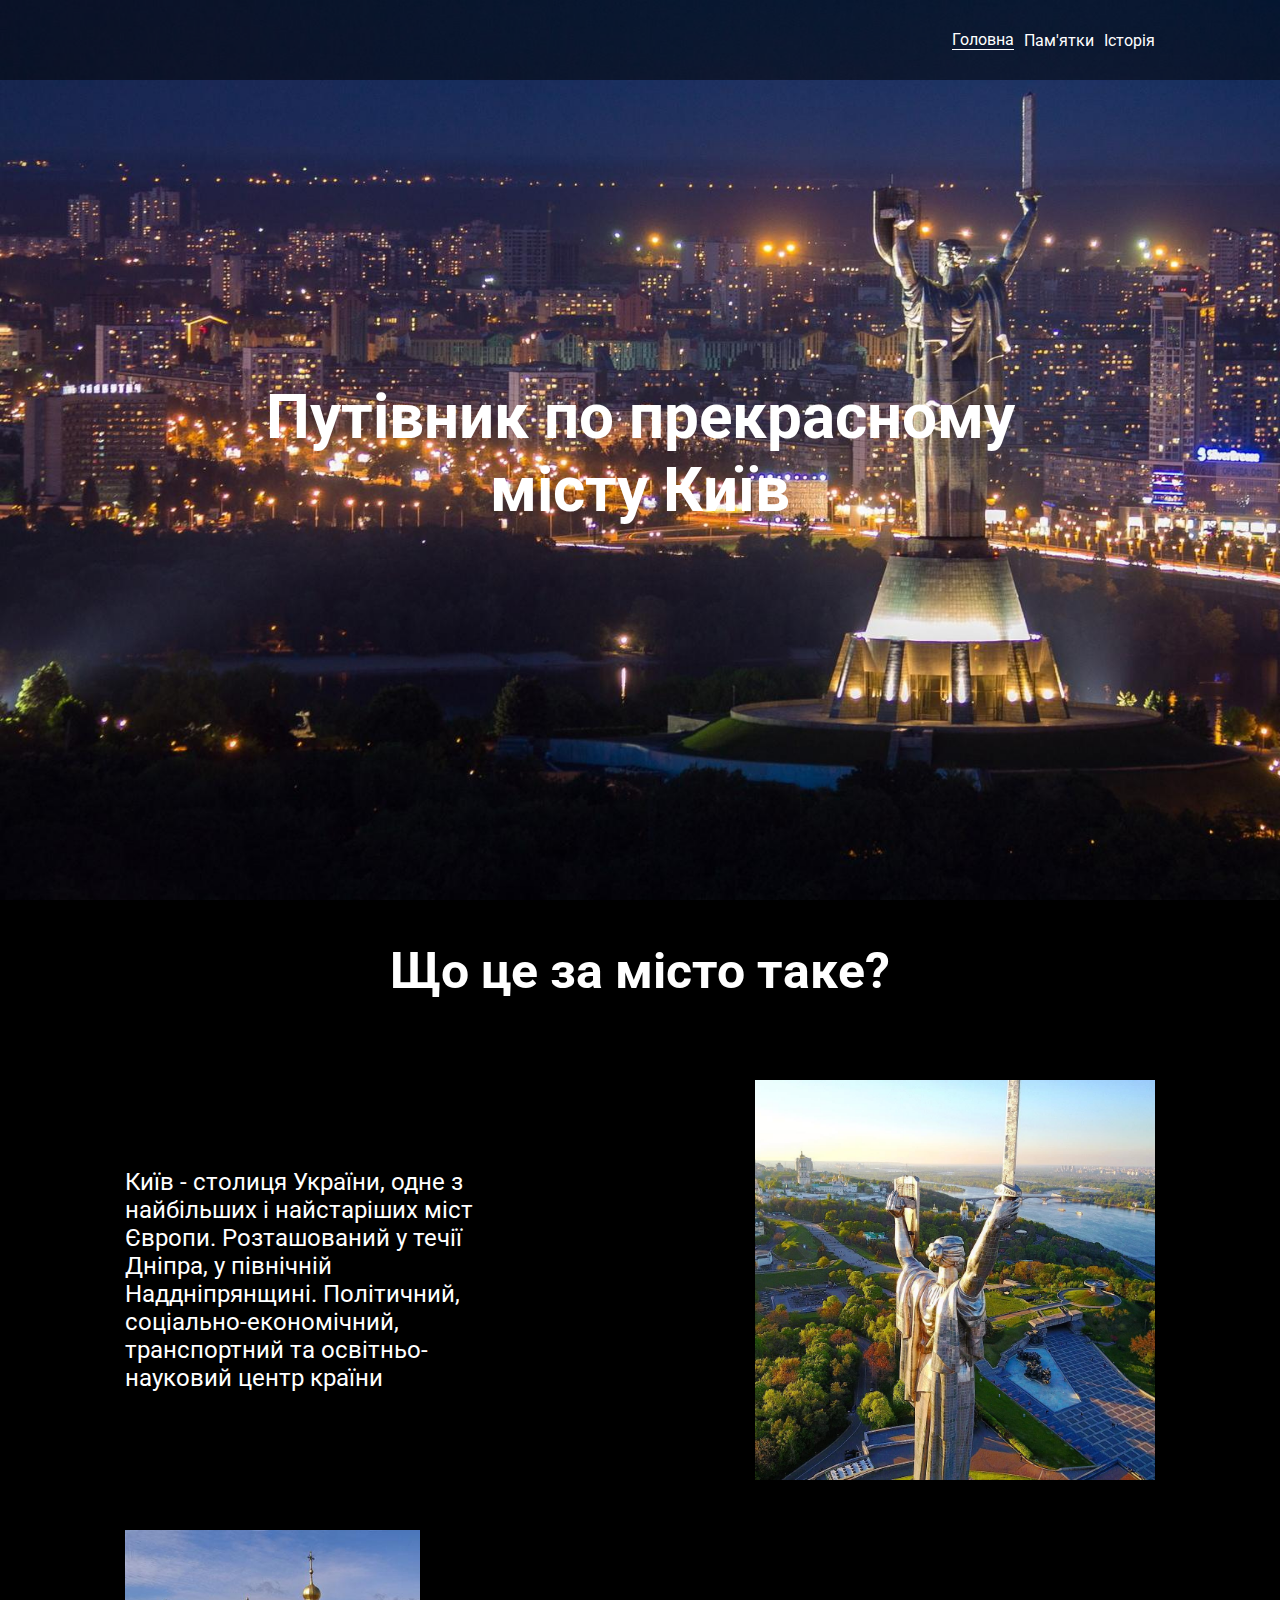
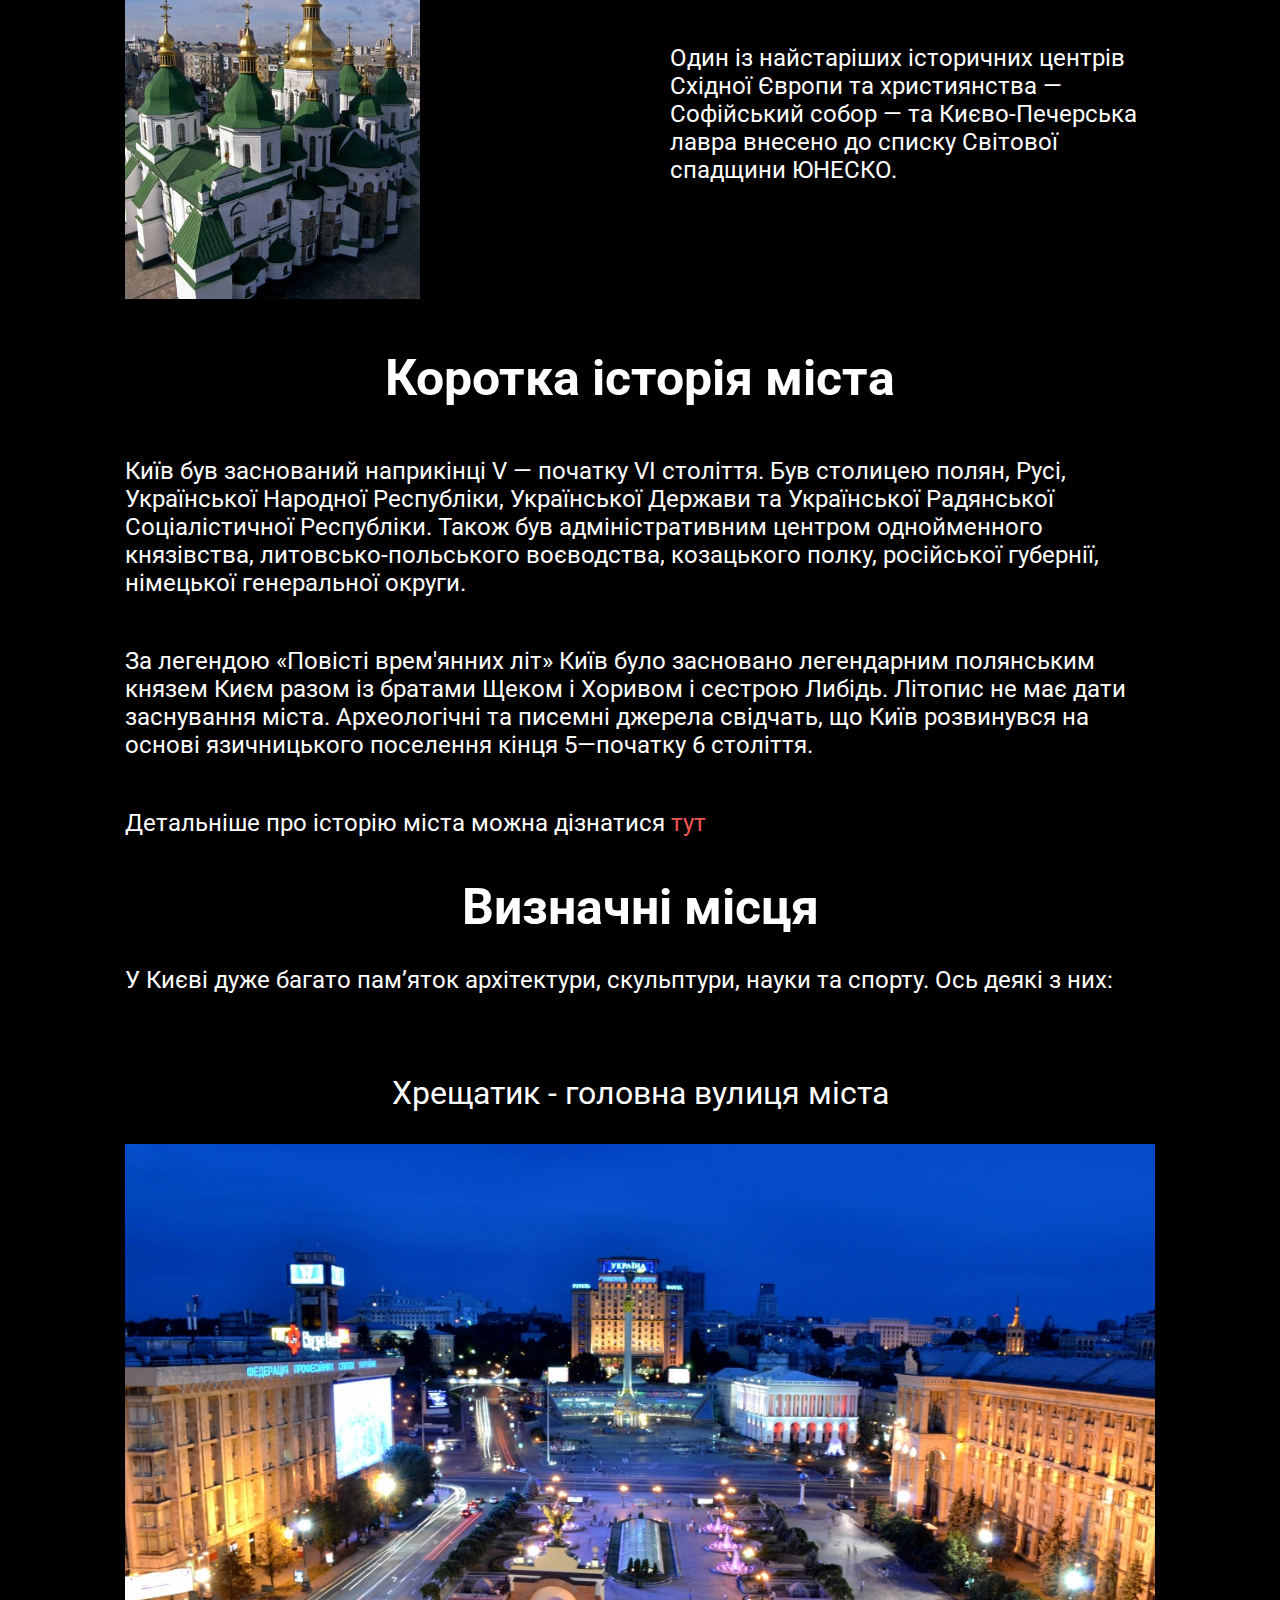
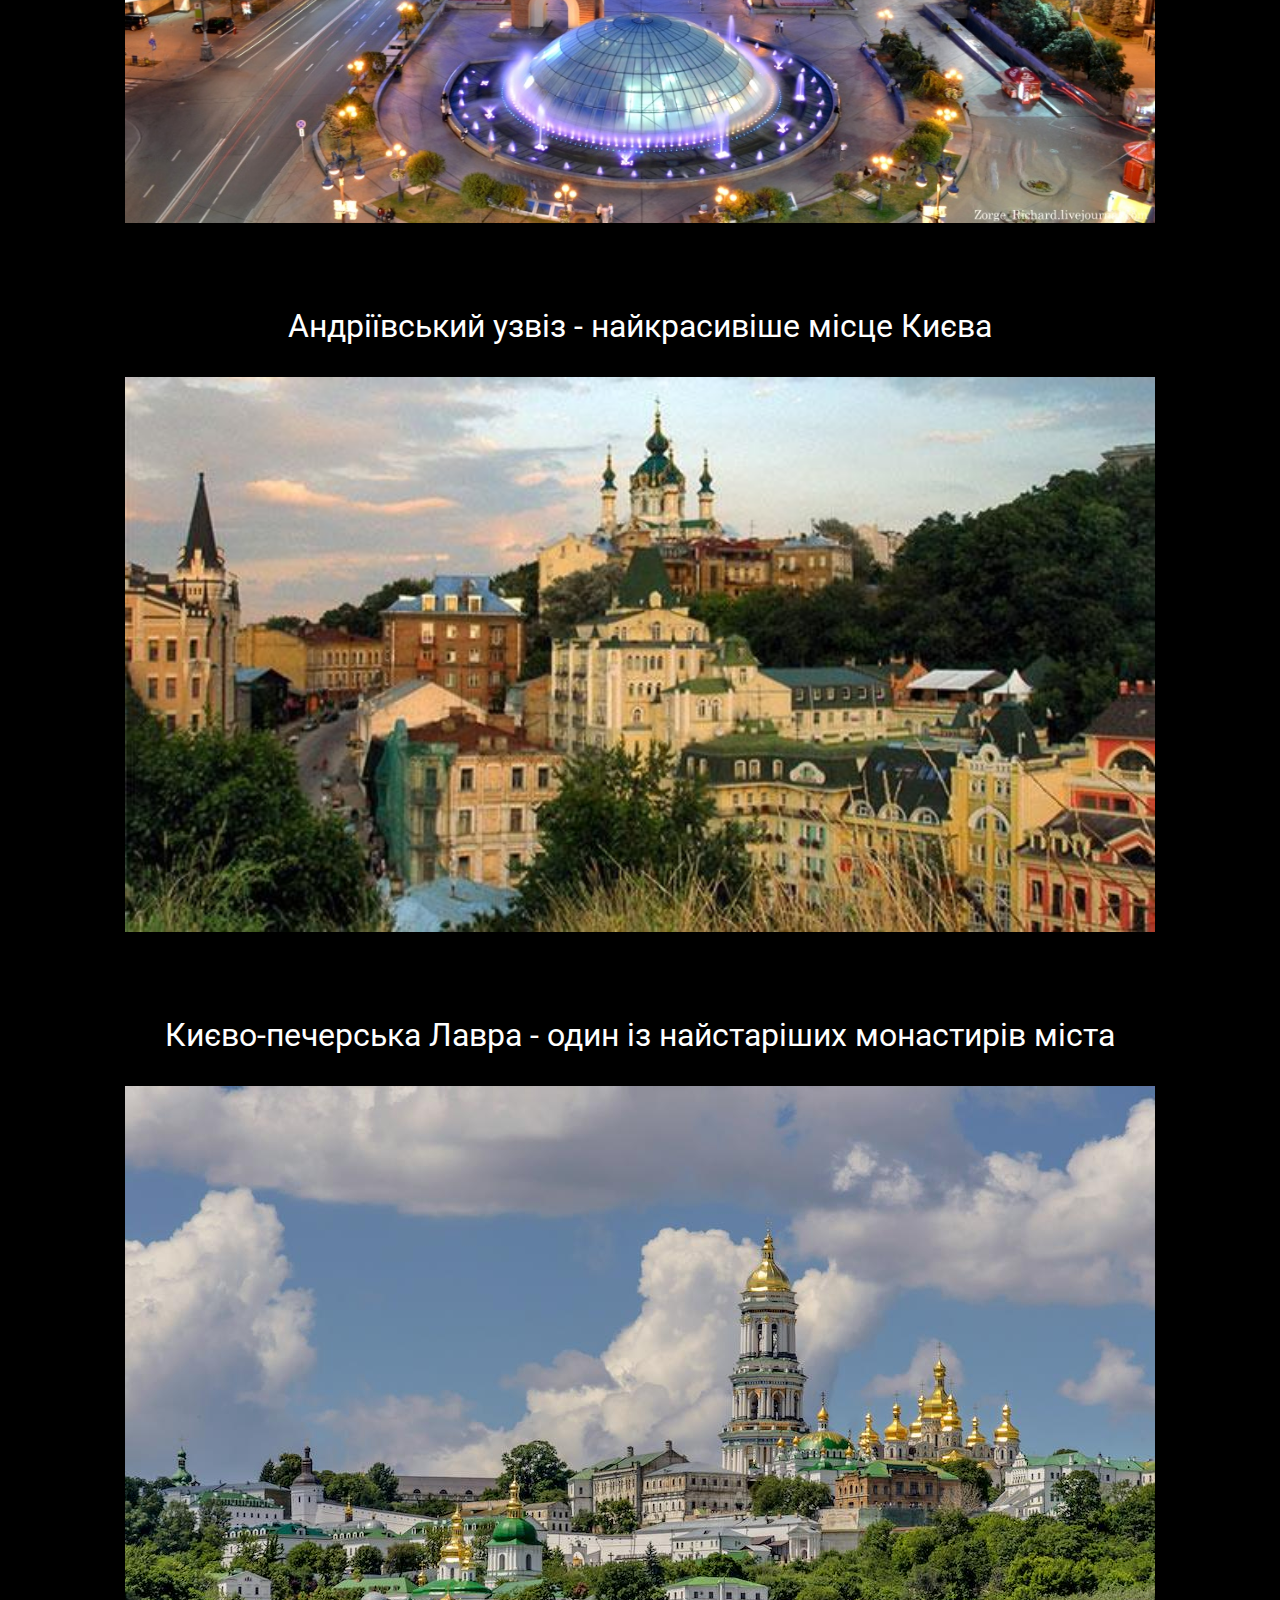
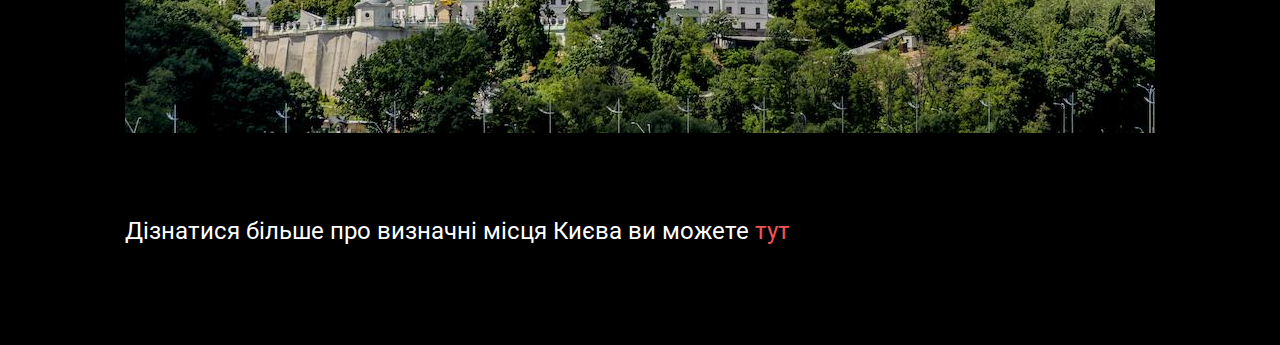
==== index.html @ fd84a1d3 "Merge conflict" ====
<!DOCTYPE html>
<html lang="ua">
<head>
  <meta charset="UTF-8">
  <meta name="viewport" content="width=device-width, initial-scale=1.0">
  <meta http-equiv="X-UA-Compatible" content="ie=edge">
  <title>Головна</title>
  <link href="https://fonts.googleapis.com/css?family=Roboto:400,700&display=swap&subset=cyrillic,cyrillic-ext" rel="stylesheet">
  <link rel="stylesheet" href="./css/style.css">
</head>
<body>
  <section class="first-screen">
    <header class="page-header">
      <nav class="main-nav">
        <ul class="main-nav__list">
          <li class="main-nav__item"><a class="main-nav__link main-nav__link--active">Головна</a></li>
          <li class="main-nav__item"><a href="./showplaces.html" class="main-nav__link">Пам'ятки</a></li>
          <li class="main-nav__item"><a href="/history.html" class="main-nav__link">Історія</a></li>
        </ul>
      </nav>
    </header>

    <section class="main">
      <h1 class="main-title">Путівник по прекрасному місту Київ</h1>
    </section>
  </section>

  <main class="page-content">
    <section class="summary">
      <h2 class="summary__title">Що це за місто таке?</h2>
      <div class="row">
        <p class="summary__content">Київ - столиця України, одне з найбільших і найстаріших міст Європи. Розташований у течії Дніпра, у північній Наддніпрянщині. Політичний, соціально-економічний, транспортний та освітньо-науковий центр країни</p>
        <img src="./img/index/summary-image1.jpg" width="400" height="400" alt="Батьківщина-Мати">
      </div>
      <div class="row">
        <p class="summary__content">Один із найстаріших історичних центрів Східної Європи та християнства — Софійський собор — та Києво-Печерська лавра внесено до списку Світової спадщини ЮНЕСКО.</p>
        <img src="./img/index/summary-image2.jpg" width="295" height="369" alt="Софіївський собор">
      </div>
    </section>

    <section class="short-history">
      <h2 class="short-history__title">Коротка історія міста</h2>
      <p class="short-history__content">Київ був заснований наприкінці V — початку VI століття. Був столицею полян, Русі, Української Народної Республіки, Української Держави та Української Радянської Соціалістичної Республіки. Також був адміністративним центром однойменного князівства, литовсько-польського воєводства, козацького полку, російської губернії, німецької генеральної округи.
        </p>
      <p class="short-history__content">За легендою «Повісті врем'янних літ» Київ було засновано легендарним полянським князем Києм разом із братами Щеком і Хоривом і сестрою Либідь. Літопис не має дати заснування міста. Археологічні та писемні джерела свідчать, що Київ розвинувся на основі язичницького поселення кінця 5—початку 6 століття.</p>
      <span class="short-history__more">
        Детальніше про історію міста можна дізнатися
        <a href="./history.html" class="short-history__link">тут</a>
      </span>
    </section>

    <section class="short-showplaces">
      <h2 class="showplaces__title">Визначні місця</h2>
      <span class="showplaces__promo">У Києві дуже багато пам’яток архітектури, скульптури, науки та спорту. Ось деякі з них:</span>
      <ul class="showplaces__list">
        <li class="showplaces__item">
          <h3 class="showplaces__item-title">Хрещатик - головна вулиця міста</h3>
          <img src="./img/index/hreschatyk.jpg" width="1030" height="679" alt="Хрещатик">
        </li>
        <li class="showplaces__item">
          <h3 class="showplaces__item-title">Андріївський узвіз - найкрасивіше місце Києва</h3>
          <img src="./img/index/uzviz.jpg" width="1030" height="555" alt="Андріївський узвіз">
        </li>
        <li class="showplaces__item">
          <h3 class="showplaces__item-title">Києво-печерська Лавра - один із найстаріших монастирів міста</h3>
          <img src="./img/index/lavra.jpg" width="1030" height="647" alt="Києво-печерська Лавра">
        </li>
      </ul>
      <span class="short-showplaces__more">
        Дізнатися більше про визначні місця Києва ви можете
        <a href="./showplaces.html" class="short-showplaces__link">тут</a>
      </span>
    </section>
  </main>
</body>
</html>
---- css/style.css ----
html {
  box-sizing: border-box;
}

*, *::before, *::after {
  box-sizing: inherit;
}

body {
  margin: 0;
  padding: 0;
  font-family: 'Roboto', 'Arial', sans-serif;
  color: #fff;
  background-color: #000;
}

.page-header {
  background-color: rgba(0, 0, 0, 0.5);
}

.main-nav {
  max-width: 1030px;
  margin: 0 auto;
}

.main-nav__list {
  margin: 0;
  padding: 0;
  list-style: none;

  display: flex;
  justify-content: flex-end;
  align-items: center;
  min-height: 80px;
}

.main-nav__item {
  margin-left: 10px;
}

.main-nav__link {
  display: block;
  color: inherit;
  text-decoration: none;
  transition: all 0.3s;
}

.main-nav__link--active {
  border-bottom: 1px solid #fff;
}

.main-nav__link[href]:hover {
  opacity: 0.7;
}

.main-nav__link[href]:active {
  opacity: 0.5;
}

.first-screen {
  min-height: 100vh;
  background-image: url('../img/index/first-screen-bg.jpg');
  background-size: cover;
}

.first-screen--history {
  background-image: url('../img/history/first-screen-bg.jpg');
}

.main {
  padding-top: 300px;
}

.main-title {
  margin: 0;
  padding: 0;

  max-width: 750px;
  margin: 0 auto;
  text-align: center;
  font-size: 62px;
}

.page-content {
  max-width: 1030px;
  margin: 0 auto;
  padding-bottom: 100px;
}

.summary__title {
  margin-bottom: 80px;
  font-size: 50px;
  text-align: center;
}

.summary__content {
  padding-right: 250px;
  font-size: 24px;
}

.row {
  display: flex;
  justify-content: space-between;
  align-items: center;
  margin-bottom: 50px;
}

.row:nth-of-type(even) {
  flex-direction: row-reverse;
}

.row:nth-of-type(even) .summary__content {
  padding-right: 0;
  padding-left: 250px;
}

.short-history__title {
  margin-bottom: 50px;
  font-size: 50px;
  text-align: center;
}

.short-history__content {
  font-size: 24px;
  margin-bottom: 50px;
}

.short-history__more {
  font-size: 24px;
}

.short-history__link {
  color: #F05454;
  text-decoration: none;
  transition: all 0.3s;
}

.short-history__link:hover {
  opacity: 0.7;
}

.short-history__link:active {
  opacity: 0.5;
}

.showplaces__title {
  margin-bottom: 30px;
  font-size: 50px;
  text-align: center;
}

.showplaces__item {
  margin-bottom: 80px;
}

.showplaces__promo {
  display: block;
  margin-bottom: 80px;
  font-size: 24px;
}

.showplaces__list {
  margin: 0;
  padding: 0;
  list-style: none;
}

.showplaces__item-title {
  font-size: 32px;
  text-align: center;
  font-weight: normal;
}

.short-showplaces__more {
  font-size: 24px;
}

.short-showplaces__link {
  color: #F05454;
  text-decoration: none;
  transition: all 0.3s;
}

.short-showplaces__link:hover {
  opacity: 0.7;
}

.short-showplaces__link:active {
  opacity: 0.5;
}

.history {
  max-width: 1030px;
  margin: 0 auto;
}

.history__title {
  margin-top: 70px;
  margin-bottom: 50px;
  font-size: 50px;
  text-align: center;
}

.history__paragraph {
  font-size: 24px;
  line-height: auto;
  margin-bottom: 40px;
}
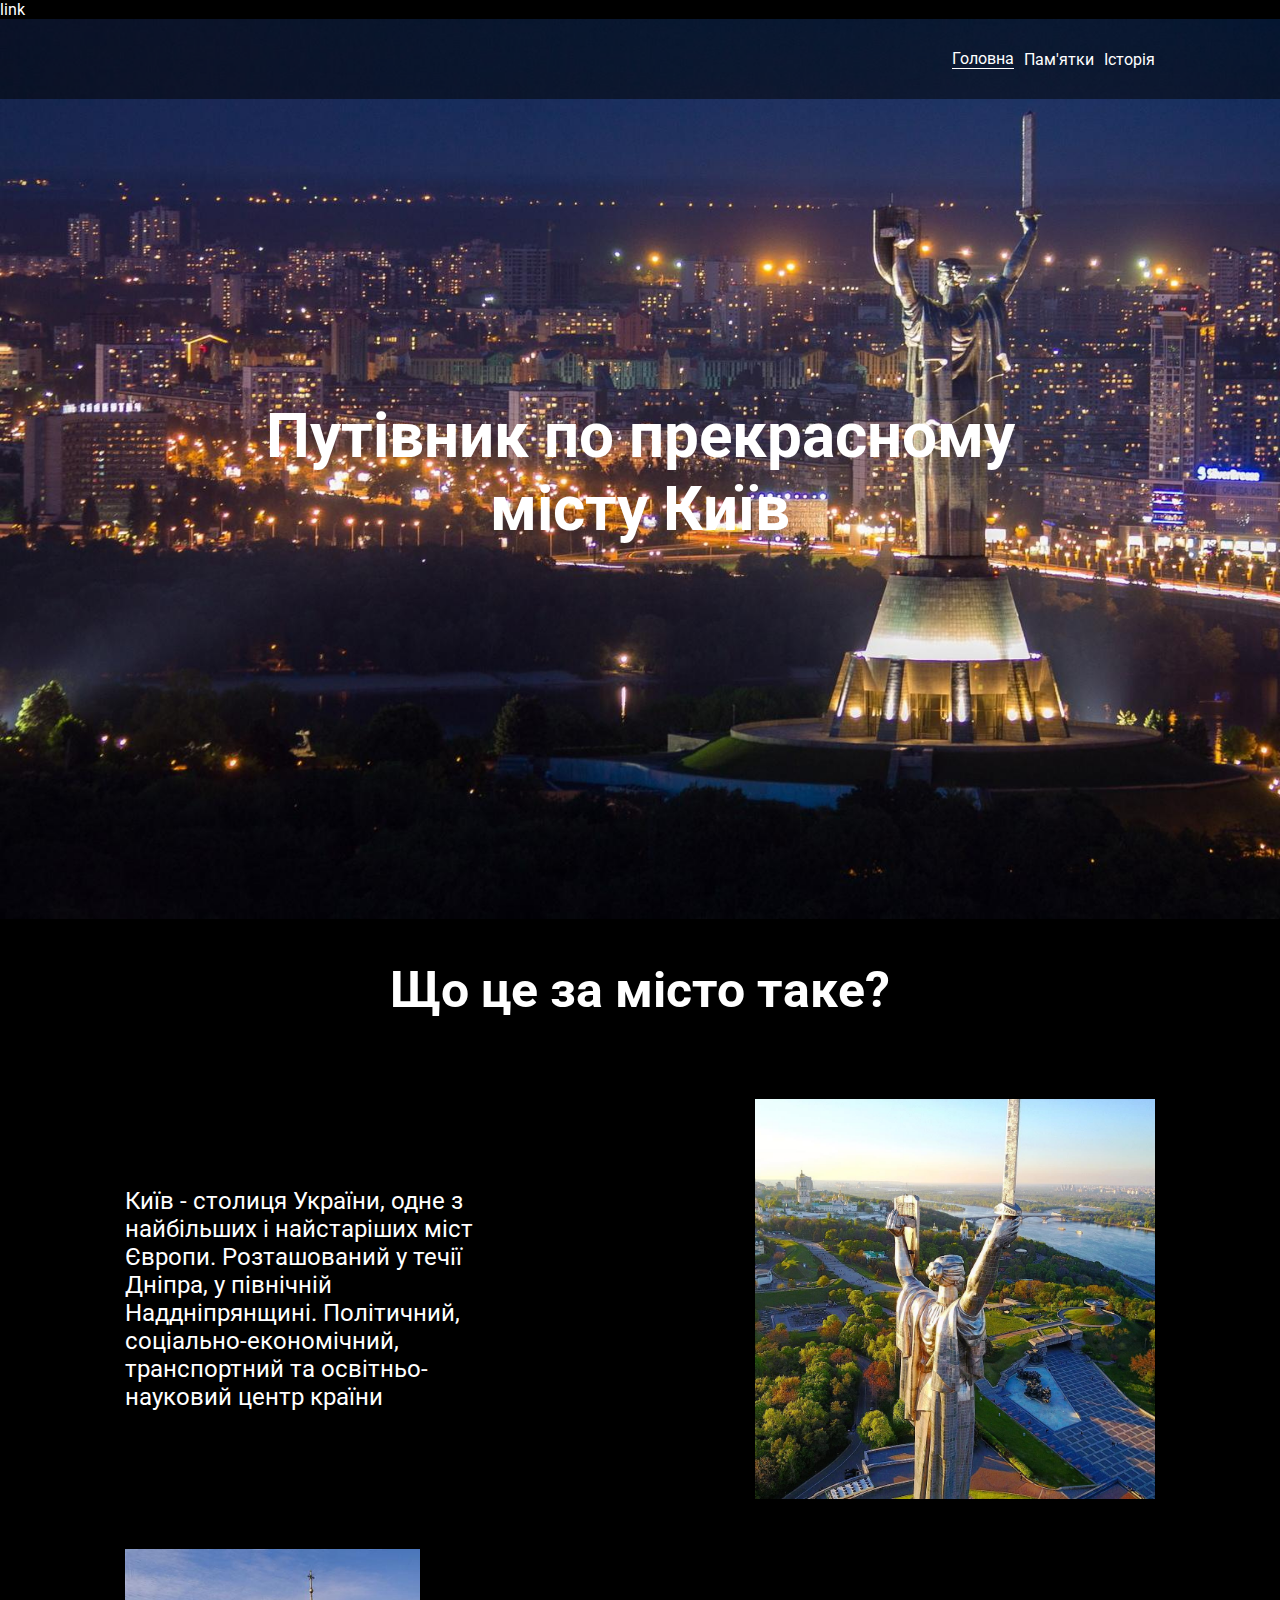
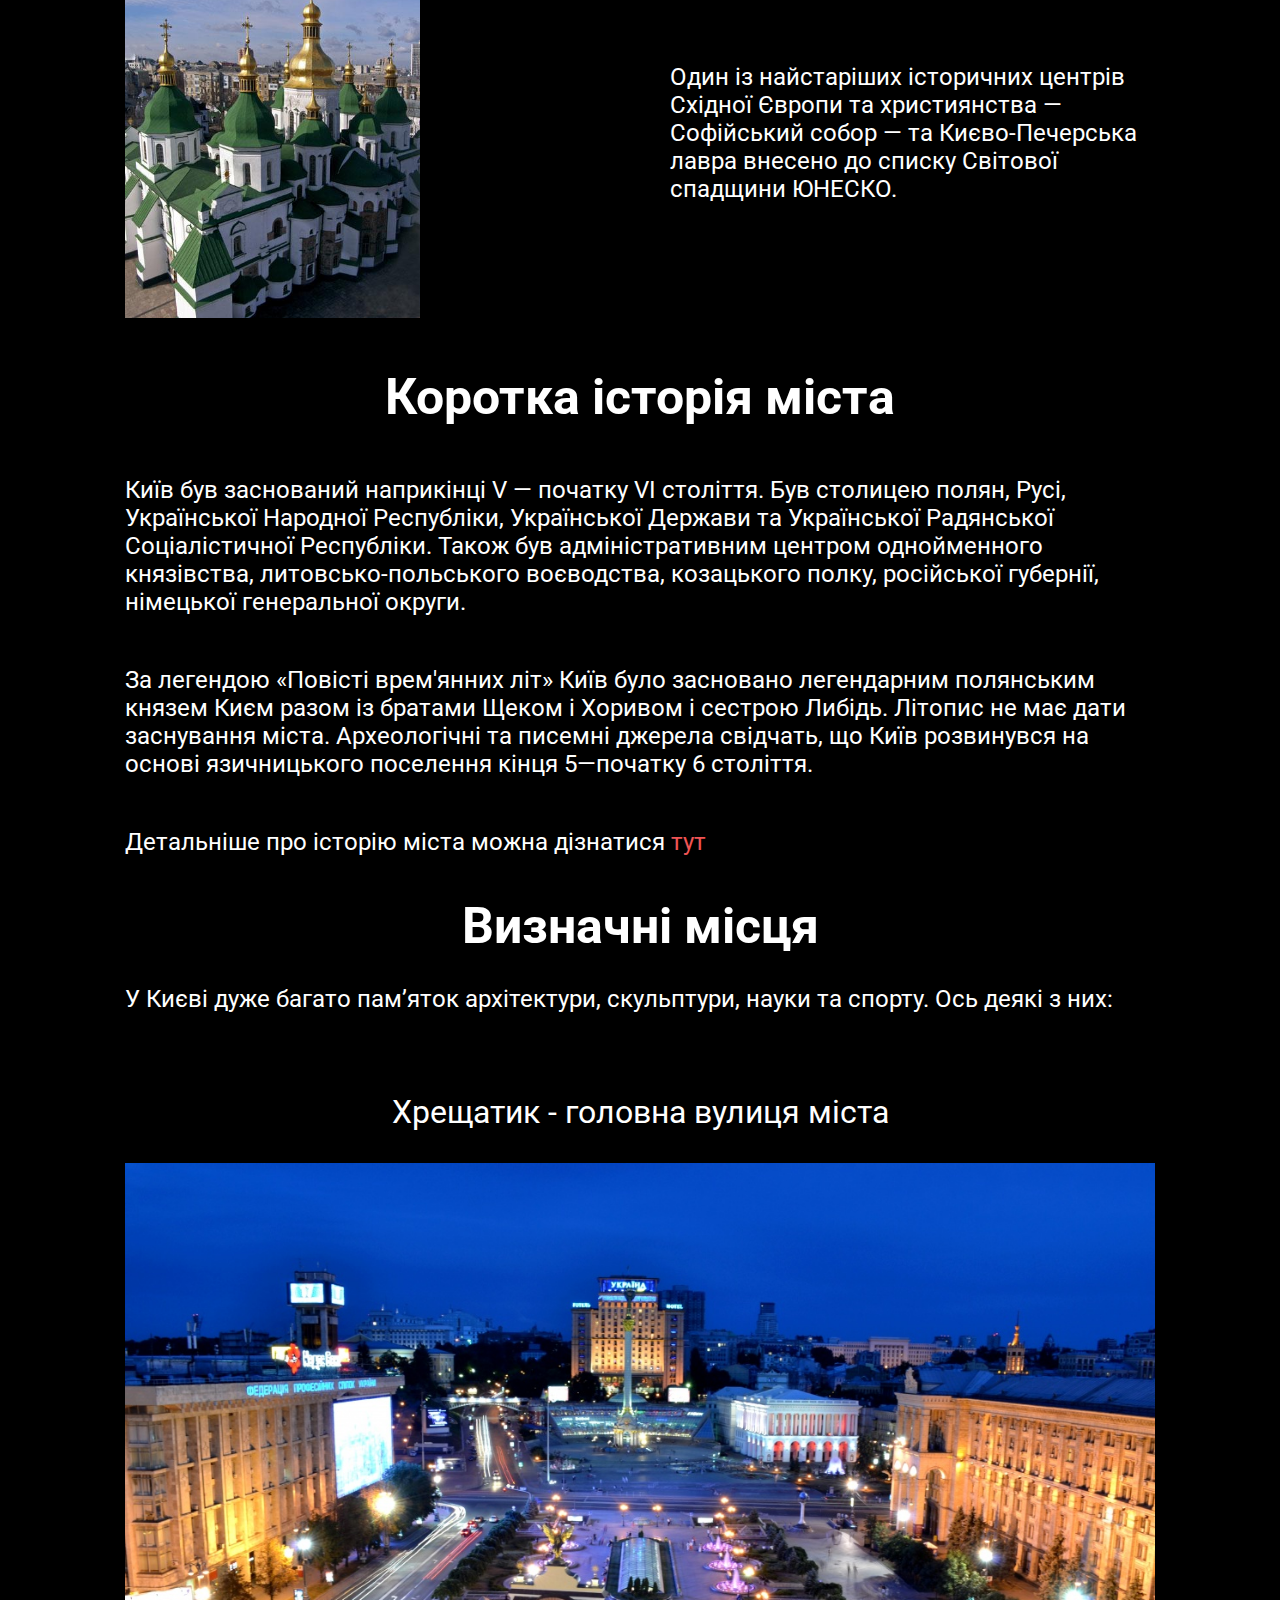
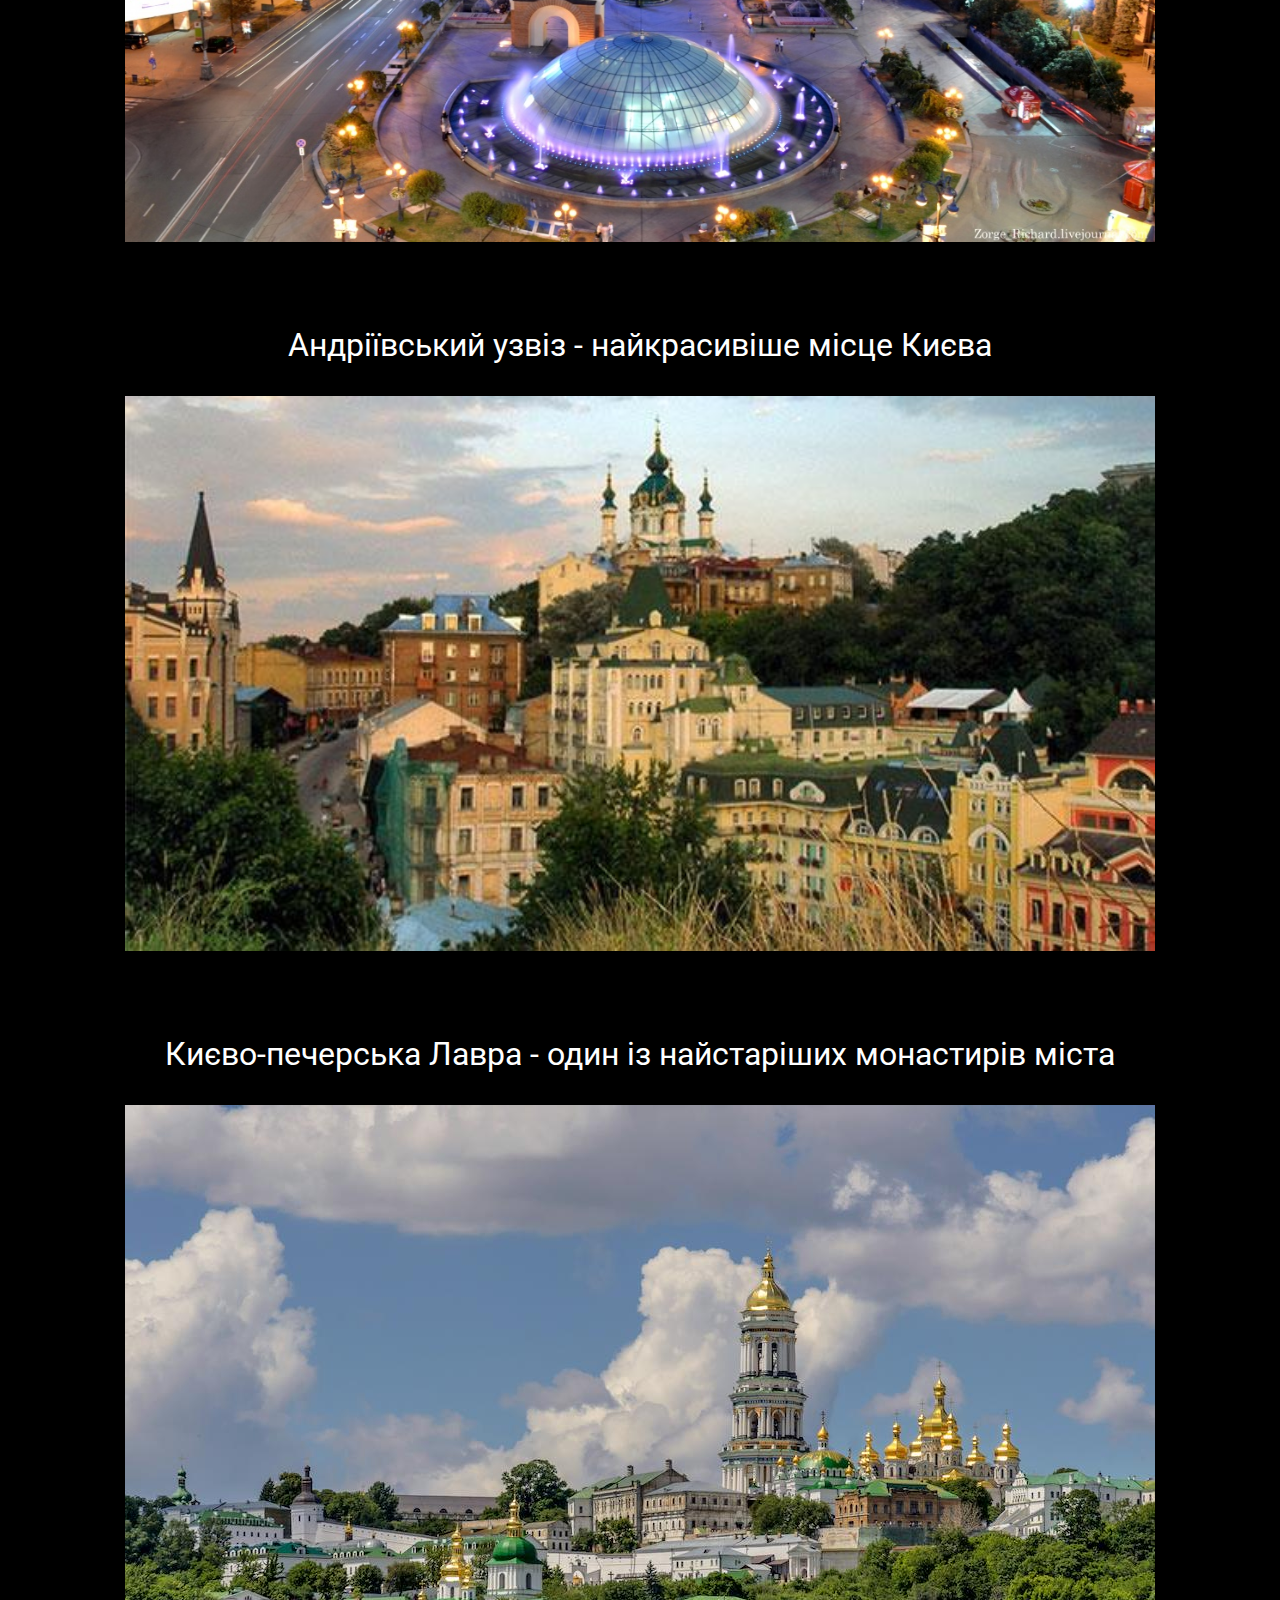
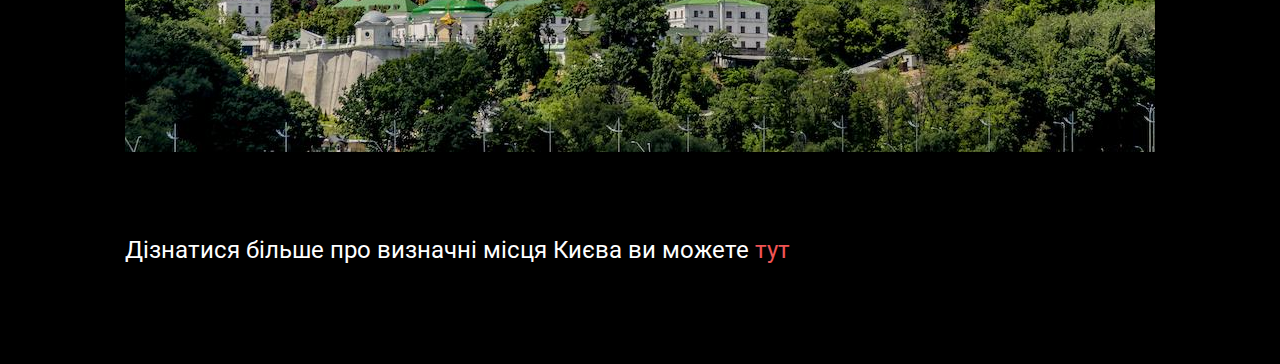
==== commit 95910e22: "Conflict" ====
--- a/index.html
+++ b/index.html
@@ -5,6 +5,7 @@
   <meta name="viewport" content="width=device-width, initial-scale=1.0">
   <meta http-equiv="X-UA-Compatible" content="ie=edge">
   <title>Головна</title>
+  link
   <link href="https://fonts.googleapis.com/css?family=Roboto:400,700&display=swap&subset=cyrillic,cyrillic-ext" rel="stylesheet">
   <link rel="stylesheet" href="./css/style.css">
 </head>
